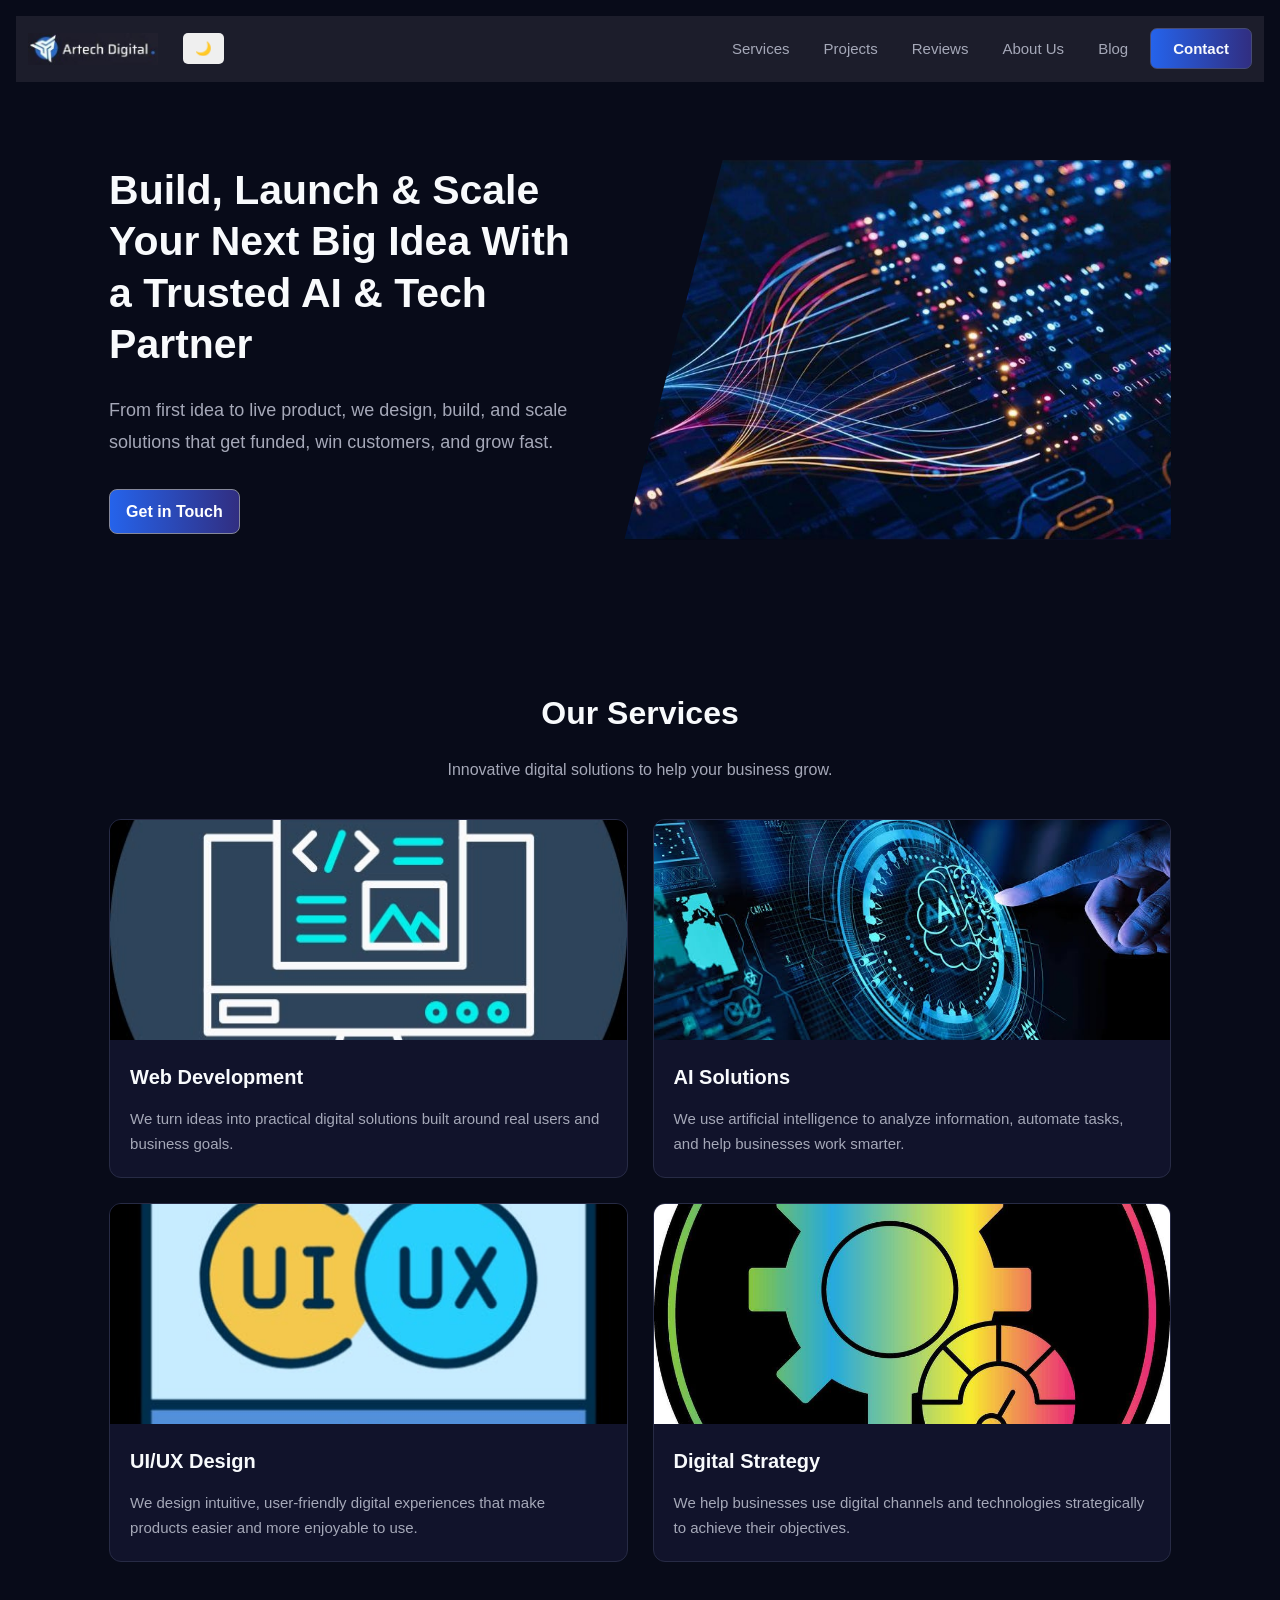
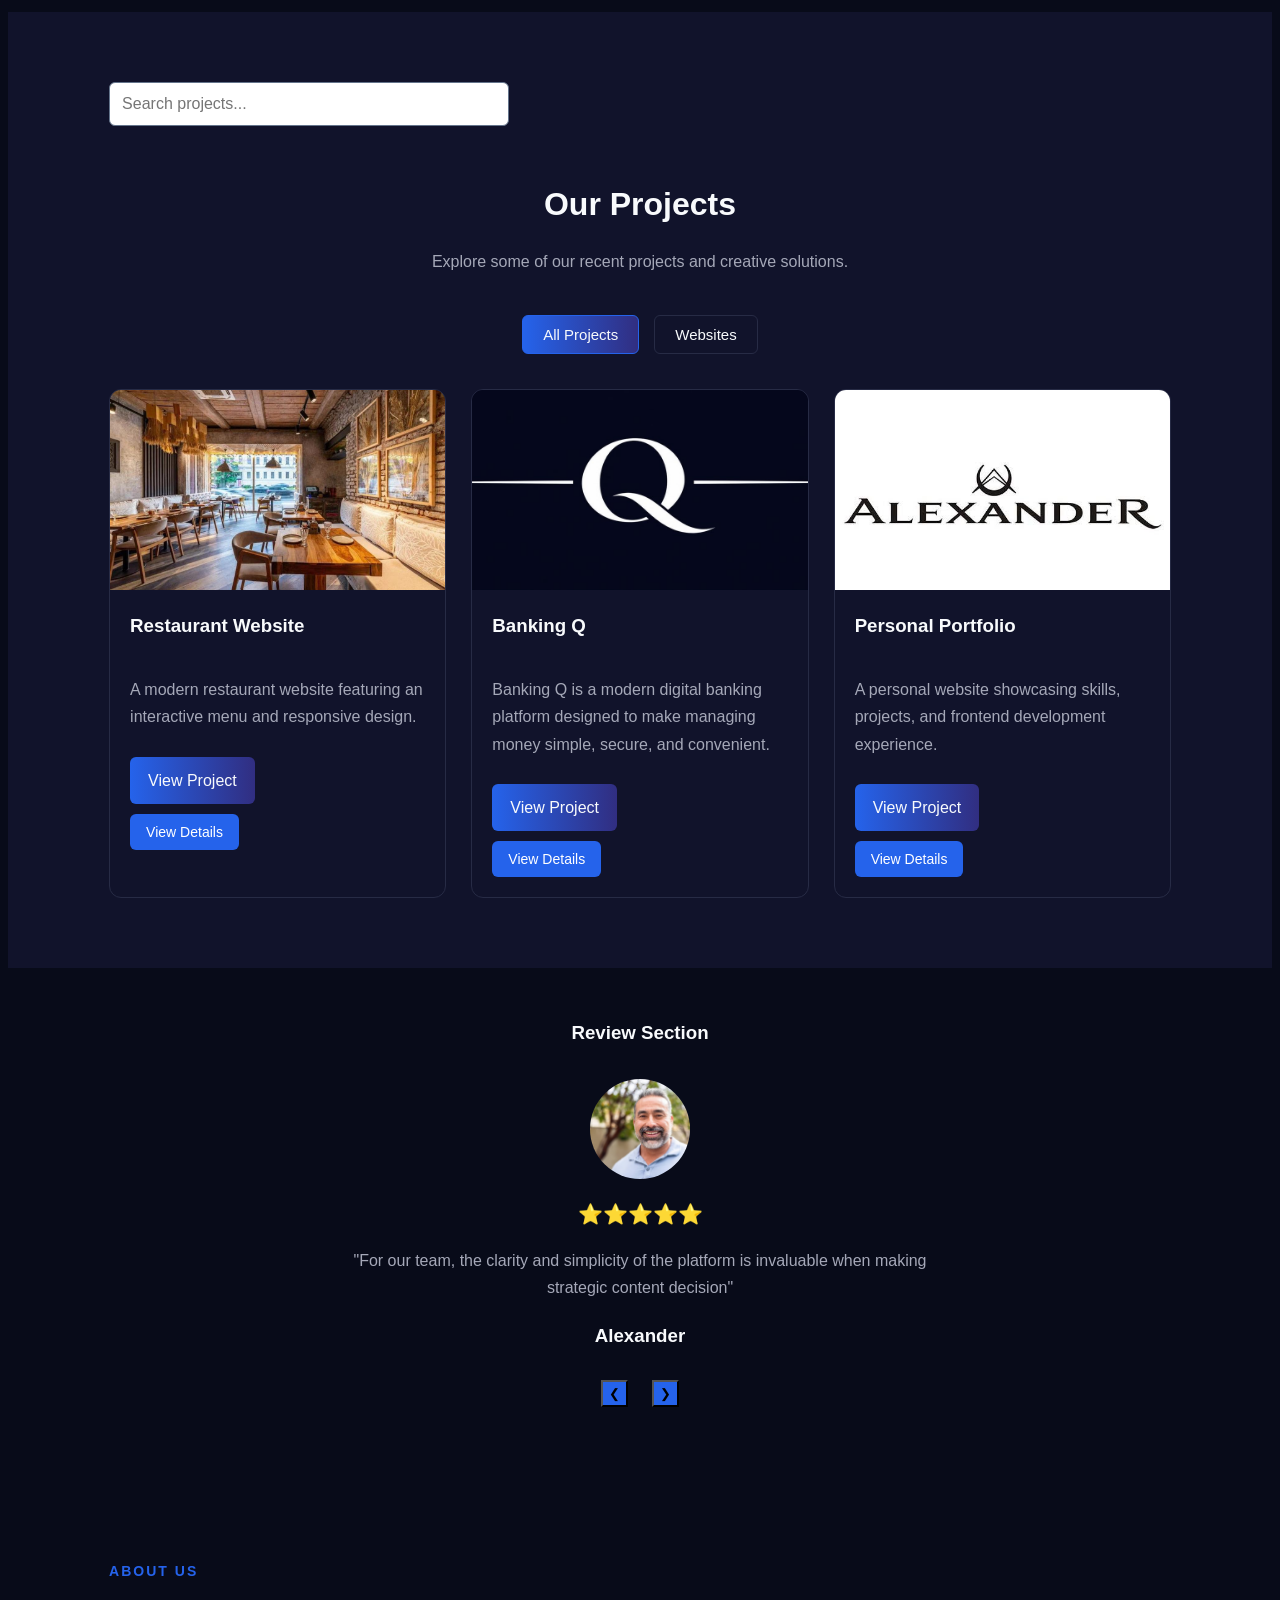
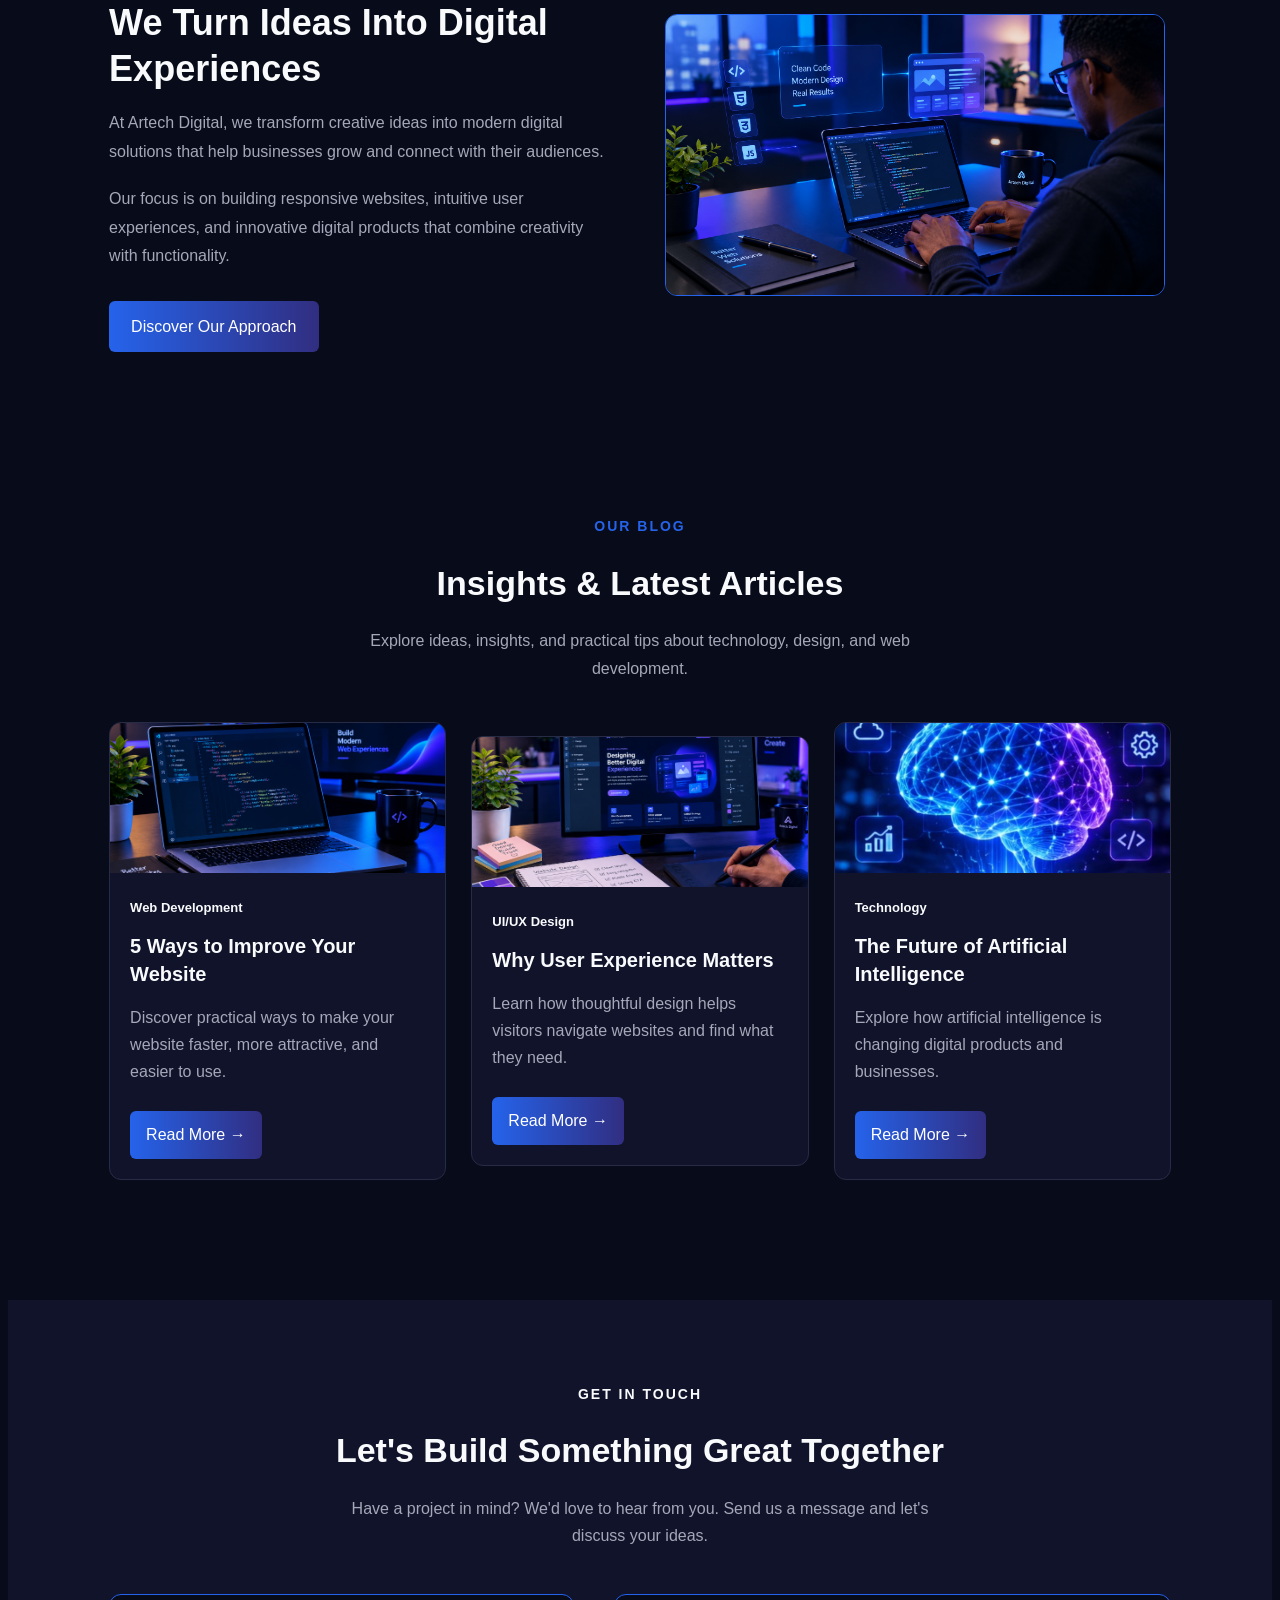
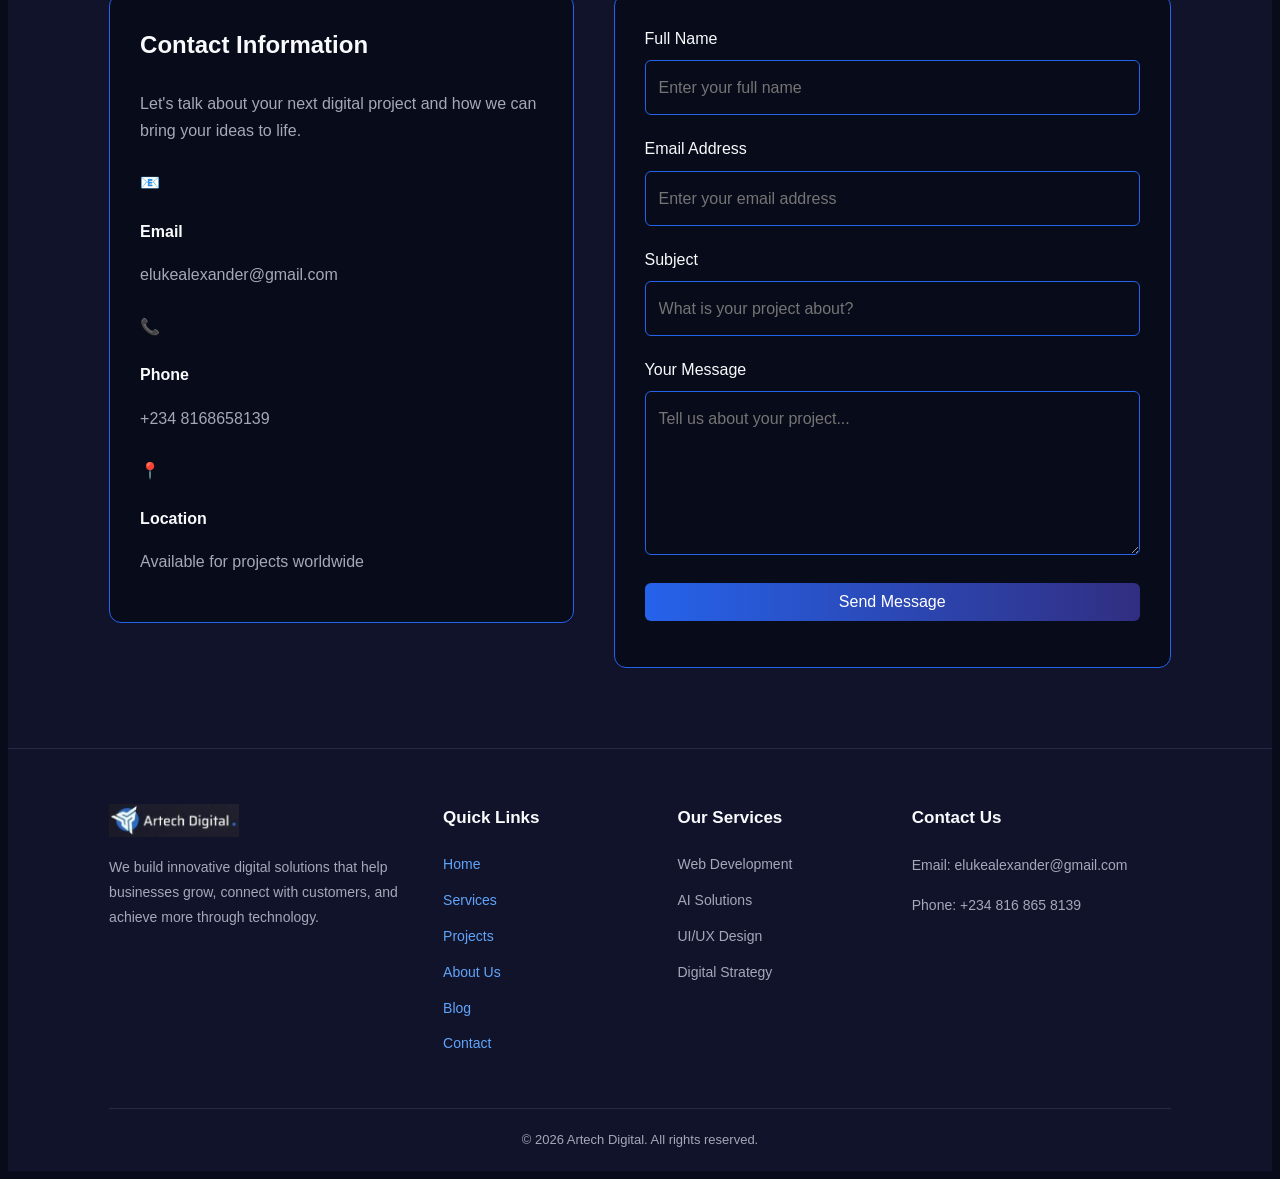
==== index.html @ 4da9c36e "Add index.html for GitHub Pages" ====
<!DOCTYPE html>
<html lang="en">
    <head>
        <meta charset="UTF-8" />
        <meta name="viewport" content="width=device-width, initial-scale=1.0">
        <link rel="stylesheet" href="artech.css">
        <title>ArTech Digital</title>
    </head>
    <body>
        <header>
            <nav>
                <img src="artech%20logo.jpg.jpg" alt="artechLogo">
                <button id="themeButton">🌙</button>
                <button id="menuButton" aria-label="Open navigation menu" aria-expanded="false"> ☰ </button>
                
                <ul id="navLinks">
                    <li><a href="#" id="serviceLinks">Services</a></li>
                    <li><a href="#" id="projectLinks">Projects</a></li>
                    <li><a href="#" id="reviewLinks">Reviews</a></li>
                    <li><a href="#" id="aboutLinks">About Us</a></li>
                    <li><a href="#" id="blogLinks">Blog</a></li>
                    <li><button id="contactLinks">Contact</button></li>
                </ul>
            </nav>
                
        </header>
        
<section class="hero" id="home">

    <div class="hero-content">

        <div class="hero-text">

            <h2>
                Build, Launch &amp; Scale Your Next Big Idea
                With a Trusted AI &amp; Tech Partner
            </h2>

            <p>
                From first idea to live product, we design,
                build, and scale solutions that get funded,
                win customers, and grow fast.
            </p>

            <a href="#contact" class="btn">
                Get in Touch
            </a>

        </div>
        
        <div class="hero-side-text">

            <img src="artech.png.png" alt="Artech Digital technology solutions">

        </div>

    </div>
        </section>

<section class="services-section" id="services">

    <div class="services-heading">
        <h2>Our Services</h2>
        <p>Innovative digital solutions to help your business grow.</p>
    </div>

    <div class="service">

        <div class="service-card">
            <div class="service-img">
                <img src="web%20design.jpg.jpeg" alt="Web Development">
            </div>
            <div class="service-content">
                <h3>Web Development</h3>
                <p>We turn ideas into practical digital solutions built around real users and business goals.</p>
            </div>
        </div>

        <div class="service-card">
            <div class="service-img">
                <img src="AI.jpg.jpeg" alt="AI Solutions">
            </div>
            <div class="service-content">
                <h3>AI Solutions</h3>
                <p>We use artificial intelligence to analyze information, automate tasks, and help businesses work smarter.</p>
            </div>
        </div>

        <div class="service-card">
            <div class="service-img">
                <img src="UI-UX.jpg.jpeg" alt="UI and UX Design">
            </div>
            <div class="service-content">
                <h3>UI/UX Design</h3>
                <p>We design intuitive, user-friendly digital experiences that make products easier and more enjoyable to use.</p>
            </div>
        </div>

        <div class="service-card">
            <div class="service-img">
                <img src="performance%20opti.jpg.jpeg" alt="Digital Strategy">
            </div>
            <div class="service-content">
                <h3>Digital Strategy</h3>
                <p>We help businesses use digital channels and technologies strategically to achieve their objectives.</p>
            </div>
        </div>
    </div>


</section>
        
        <section class="projects" id="projects">
                
    <input type="text" id="projectSearch" placeholder="Search projects...">
    <p id="noResults" style="display: none;">No projects found.</p>

    <h2>Our Projects</h2>

    <p class="projects-intro">
        Explore some of our recent projects and creative solutions.
    </p>
                
<div class="project-filters">

    <button class="filter-button active" data-filter="all">
        All Projects
    </button>

    <button class="filter-button" data-filter="website">
        Websites
    </button>

</div>



    <div class="projects-container">
        <div class="project-card" data-category="website">
            <img src="restaurant1.jpg.jpeg" alt="Restaurant website">
            
            <div class="project-info">
                <h3>Restaurant Website</h3>
                <p>
                    A modern restaurant website featuring an
                    interactive menu and responsive design.
                </p>
                
                <a href="../Rosario Ximena Grills/index.html"
                   class="project-button">
                    View Project
                </a>
                <button class="detailsBtn">View Details</button>
                <p class="project-details" style="display: none;">
                   Technologies: HTML, CSS, JavaScript.
                   Features: Responsive design and interactive menu.
                </p>
            </div>
        </div>
        
        <div class="project-card" data-category="website">
            <img src="bankinglogo2.jpeg" alt="Banking Q website">
            
            <div class="project-info">

                <h3>Banking Q</h3>
                <p>
                    Banking Q is a modern digital banking platform designed 
                    to make managing money simple, secure, and convenient.
                </p>

                <a href="../Banking Q/banking.html"
                   class="project-button">
                    View Project
                </a>
                <button class="detailsBtn">View Details</button>

                <p class="project-details" style="display: none;">
                    From smart savings and personal finance management to seamless digital,
                    banking solutions,we empower individuals to take control of their finances,
                    make smarter financial decisions, and build a better financial future.
                </p>

            </div>
        </div>
        
        <div class="project-card" data-category="website">
            <img src="logoskill.jpg.jpeg" alt="Personal portfolio website">

            <div class="project-info">
                <h3>Personal Portfolio</h3>
                <p>
                    A personal website showcasing skills,
                    projects, and frontend development experience.
                </p>

                <a href="../p portfolio js/pportfolio.html"
                   class="project-button">
                    View Project
                </a>
                <button class="detailsBtn">View Details</button>

                <p class="project-details" style="display: none;">
                   Technologies: HTML, CSS, JavaScript.
                   Features: Personal introduction, skills showcase, project gallery,
                   and responsive layout.
                </p>

            </div>
        </div>
    </div>

</section>
        
        <section class="review-section" id="reviews">
            <h3>Review Section</h3>
        <div class="review-container">
            <div class="review active">
                <img src="testimonial1.jpeg.jpeg" alt="testimonial1">
                <div class="stars">⭐⭐⭐⭐⭐</div>
                <p>"For our team, the clarity and simplicity of the platform 
                    is invaluable when making strategic content decision"</p>
                <h3>Alexander</h3>
            </div>
            <div class="review">
                <img src="testimonial2.jpeg.jpeg" alt="testimonial2">
                <div class="stars">⭐⭐⭐⭐⭐</div>
               <p>"ArTech Digital understood our vision and helped us turn 
                   our ideas into a clean, professional digital experience." </p>
                <h3>Sarah</h3>
            </div>
            <div class="review">
                <img src="testimonial3.jpeg.jpeg" alt="testimonial3">
                <div class="stars">⭐⭐⭐⭐⭐</div>
                <p>"The design was modern, easy to use,and worked beautifully 
                    across different screen sizes. Great attention to detail." </p>
                <h3>Rita</h3>
            </div>
            <button id="prevBtn">❮</button>
            <button id="nextBtn">❯</button>
            </div>
        </section>
<section class="about" id="about">

    <div class="about-content">

        <span class="about-label">ABOUT US</span>

        <h2>We Turn Ideas Into Digital Experiences</h2>

        <p>
            At Artech Digital, we transform creative ideas into
            modern digital solutions that help businesses grow
            and connect with their audiences.
        </p>

        <p>
            Our focus is on building responsive websites,
            intuitive user experiences, and innovative digital
            products that combine creativity with functionality.
        </p>

        <a href="#contact" class="about-button">
            Discover Our Approach
        </a>

    </div>

    <div class="about-image">
       <img src="artectabt%20us.png" alt="Modern digital technology and innovation">
    </div>

</section>
        
<section class="blog" id="blog">

    <div class="blog-heading">

        <span class="blog-label">OUR BLOG</span>

        <h2>Insights & Latest Articles</h2>

        <p>
            Explore ideas, insights, and practical tips
            about technology, design, and web development.
        </p>

    </div>

    <div class="blog-container">

       
        <article class="blog-card">

            <img src="blog1.png" alt="Web development workspace">

            <div class="blog-content">

                <span class="blog-category">Web Development</span>

                <h3>5 Ways to Improve Your Website</h3>

                <p>
                    Discover practical ways to make your website
                    faster, more attractive, and easier to use.
                </p>

                <a href="blog/web-dev.html"
                   class="blog-button">
                    Read More →
                </a>

            </div>

        </article>


        <article class="blog-card">

            <img src="blog2.png" alt="Modern website design">
            
            <div class="blog-content">

                <span class="blog-category">UI/UX Design</span>

                <h3>Why User Experience Matters</h3>

                <p>
                    Learn how thoughtful design helps visitors
                    navigate websites and find what they need.
                </p>

                <a href="blog2/ui.html"
                   class="blog-button">
                    Read More →
                </a>

            </div>

        </article>

        <article class="blog-card">

            <img src="blog3.jpg.jpeg" alt="Artificial intelligence technology">

            <div class="blog-content">

                <span class="blog-category">Technology</span>

                <h3>The Future of Artificial Intelligence</h3>

                <p>
                    Explore how artificial intelligence is
                    changing digital products and businesses.
                </p>

                <a href="blog3/tech.html"
                   class="blog-button">
                    Read More →
                </a>

            </div>

        </article>

    </div>
        </section>
   
<section class="contact" id="contact">

    <div class="contact-heading">
        <span class="contact-label">GET IN TOUCH</span>

        <h2>Let's Build Something Great Together</h2>

        <p>
            Have a project in mind? We'd love to hear from you.
            Send us a message and let's discuss your ideas.
        </p>
    </div>

    <div class="contact-container">

        <div class="contact-info">

            <h3>Contact Information</h3>

            <p>
                Let's talk about your next digital project
                and how we can bring your ideas to life.
            </p>

            <div class="contact-item">
                <span>📧</span>
                <h4>Email</h4>
                <p>elukealexander@gmail.com</p>
            </div>

            <div class="contact-item">
                <span>📞</span>
                <h4>Phone</h4>
                <p>+234 8168658139</p>
            </div>

            <div class="contact-item">
                <span>📍</span>
                <h4>Location</h4>
                <p>Available for projects worldwide</p>
            </div>

        </div>

        <form class="contact-form" id="contactForm">

            <div class="form-group">
                <label for="fullName">Full Name</label>

                <input
                    type="text"
                    id="fullName"
                    name="fullName"
                    placeholder="Enter your full name"
                    required
                >
            </div>

            <div class="form-group">
                <label for="email">Email Address</label>

                <input
                    type="email"
                    id="email"
                    name="email"
                    placeholder="Enter your email address"
                    required
                >
            </div>

            <div class="form-group">
                <label for="subject">Subject</label>

                <input
                    type="text"
                    id="subject"
                    name="subject"
                    placeholder="What is your project about?"
                    required
                >
            </div>

            <div class="form-group">
                <label for="message">Your Message</label>

                <textarea
                    id="message"
                    name="message"
                    rows="5"
                    placeholder="Tell us about your project..."
                    required
                ></textarea>
            </div>
            
            <button type="submit" class="contact-button">
              Send Message
            </button>
               
            <p id="formMessage" aria-live="polite"></p>

        </form>

    </div>

</section>
        
 <footer class="footer">
    <div class="footer-container">

    <div class="footer-about">
        <img src="artech%20logo.jpg.jpg" alt="ArTech Digital Logo">

        <p>
            We build innovative digital solutions that help businesses
            grow, connect with customers, and achieve more through technology.
        </p>
    </div>

    <div class="footer-links">
        <h3>Quick Links</h3>
        <ul>
            <li><a href="#home">Home</a></li>
            <li><a href="#services">Services</a></li>
            <li><a href="#projects">Projects</a></li>
            <li><a href="#about">About Us</a></li>
            <li><a href="#blog">Blog</a></li>
            <li><a href="#contact">Contact</a></li>
        </ul>
    </div>

    <div class="footer-services">
        <h3>Our Services</h3>
        <ul>
            <li>Web Development</li>
            <li>AI Solutions</li>
            <li>UI/UX Design</li>
            <li>Digital Strategy</li>
        </ul>
    </div>

    <div class="footer-contact">
        <h3>Contact Us</h3>
        <p>Email: elukealexander@gmail.com</p>
        <p>Phone: +234 816 865 8139</p>
    </div>

</div>

<div class="footer-bottom">
    <p>&copy; 2026 Artech Digital. All rights reserved.</p>
</div>

</footer>
        
   <script src="artech.js"></script>
    </body>
</html>
---- artech.css ----
* {
    box-sizing: border-box;
}

body {
    font-family: Arial, Helvetica, sans-serif;
    font-weight: 200;
    background-color: #080b19;
    line-height: 1.7;
    color: #A5A8B8;
    font-size: 16px;
}

header {
    justify-content: space-between;
    padding: 8px;
}


nav {
    display: flex;
    justify-content: space-between;
    align-items: center;
    gap: 25px;
    padding: 10px 12px;
    position: relative;
    box-sizing: border-box;
    background-color: #1c1d2b;
    border-bottom: 1px #1c1d2b;
}

nav img {
    width: 130px;
    height: auto;
    display: block;
}

nav ul {
    list-style: none;
    display: flex;
    align-items: center;
    justify-content: center;
    gap: 10px;
    padding: 0;
    margin: 0 0 0 auto;
}

nav li a {
    display: inline-block;
    text-decoration: none;
    color: #a5a8b8;
    font-size: 15px;
    font-weight: 500;
    padding: 10px 12px;
    border-radius: 6px;
    transition: color 0.3s ease,
                background 0.3s ease,
                transform 0.3s ease;
}

nav li a:hover {
    color: #f8fafc;
    background: linear-gradient(135deg, #2563eb, #312e81);
    transform: translateY(-2px);
}

#contactLinks {
    padding: 11px 22px;
    background: linear-gradient(90deg, #2563eb, #312e81);
    color: #f8fafc;
    font-size: 15px;
    font-weight: 600;
    border: 1px solid #454b75;
    border-radius: 7px;
    cursor: pointer;
    transition: transform 0.3s ease,
                box-shadow 0.3s ease;
}

#contactLinks:hover {
    transform: translateY(-3px);
    box-shadow: 0 8px 20px rgba(139, 92, 246, 0.35);
}

html {
    scroll-behavior: smooth;
}

#themeButton {
    cursor: pointer;
    border: none;
    padding: 8px 12px;
    border-radius: 5px;
}

body.dark-mode {
    background-color: #0f172a;
    color: #f8fafc;
}


.hero {
    width: 100%;
    box-sizing: border-box;
    padding: 70px 8%;
    background-color: #080b19;
}

.hero-content {
    display: flex;
    align-items: center;
    justify-content: space-between;
    gap: 40px;
    max-width: 1400px;
    margin: 0 auto;
}

.hero-text {
    flex: 1;
    min-width: 0;
    box-sizing: border-box;
}

.hero-text h2 {
    color: #f8fafc;
    font-size: clamp(30px, 3.2vw, 48px);
    line-height: 1.25;
    margin: 0 0 24px;
}

.hero-text p {
    color: #a5a8b8;
    font-size: 18px;
    line-height: 1.8;
    margin: 0 0 30px;
}

.btn {
    display: inline-block;
    padding: 8px 16px;
    border-radius: 8px;
    color: #ffffff;
    font-weight: 600;
    text-decoration: none;
    text-align: center;
    background: linear-gradient(90deg, #2563eb, #312e81);
    border: 1px solid #85889a;
    transition: transform 0.3s ease, box-shadow 0.3s ease;
}

.btn:hover {
    box-shadow: 0 8px 20px rgba(139, 92, 246, 0.35);
    transform: translateY(-3px);
}

.hero-side-text {
    flex: 1.15;
    min-width: 0;
    overflow: hidden;
}

.hero-side-text img {
    display: block;
    width: 100%;
    height: 380px;
    object-fit: cover;
    object-position: center;
    clip-path: polygon(18% 0, 100% 0, 100% 100%, 0 100%);
}

.services-section {
    padding: 50px 0;
    background-color: #080b19;
}

.services-heading {
    text-align: center;
    margin-bottom: 35px;
    padding: 0 20px;
}

.services-heading h2 {
    color: #f8fafc;
    font-size: 32px;
    margin-bottom: 10px;
}

.services-heading p {
    color: #a5a8b8;
    font-size: 16px;
    line-height: 1.7;
}

.service {
    display: grid;
    grid-template-columns: repeat(2, minmax(0, 1fr));
    gap: 25px;
    padding: 0 8%;
    box-sizing: border-box;
}

.service-card {
    min-width: 0;
    overflow: hidden;
    border-radius: 12px;
    background-color: #11132b;
    border: 1px solid #272b45;
    transition: transform 0.3s ease, box-shadow 0.3s ease;
}

.service-img {
    width: 100%;
    overflow: hidden;
}

.service-img img {
    width: 100%;
    height: 220px;
    display: block;
    object-fit: cover;
    object-position: center;
    transition: transform 0.3s ease;
}

.service-content {
    padding: 20px;
}

.service-content h3 {
    color: #f8fafc;
    font-size: 20px;
    margin: 0 0 12px;
}

.service-content p {
    color: #a5a8b8;
    font-size: 15px;
    line-height: 1.7;
    margin: 0;
}

.service-card:hover {
    transform: translateY(-5px);
    border-color: #2563eb;
    box-shadow: 0 8px 20px rgba(37, 99, 235, 0.15);
}

.service-card:hover .service-img img {
    transform: scale(1.03);
}

.projects {
    padding: 70px 8%;
    background-color: #11132b;
    color: #f8fafc;
}

#projectSearch {
    width: 100%;
    max-width: 400px;
    padding: 12px;
    margin-bottom: 25px;
    border: 1px solid #64748b;
    border-radius: 6px;
    font-size: 16px;
    outline: none;
}

#projectSearch:focus {
    border-color: #2563eb;
}

.detailsBtn {
background-color: #2563eb;
color: #ffffff;
padding: 10px 16px;
border: none;
border-radius: 6px;
cursor: pointer;
font-size: 14px;
margin-top: 10px;
transition: background-color 0.3s ease;
}

.detailsBtn:hover {
background-color: #1d4ed8;
}

.project-details {
color: #cbd5e1;
font-size: 14px;
line-height: 1.6;
margin-top: 12px;
}



.projects h2 {
    text-align: center;
    font-size: 32px;
    margin-bottom: 10px;
    color: #f8fafc;
}

.projects-intro {
    text-align: center;
    color: #A5A8B8;
    margin-bottom: 40px;
}

.projects-container {
    display: grid;
    grid-template-columns: repeat(3, minmax(0, 1fr));
    gap: 25px;
}


.project-card {
    background-color: #11132b;
    border: 1px solid #272b45;
    border-radius: 12px;
    overflow: hidden;
    transition: transform 0.3s ease,
                border-color 0.3s ease;
}

.project-card:hover {
    transform: translateY(-6px);
    border-color: #2563eb;
}

.project-card img {
    width: 100%;
    height: 200px;
    object-fit: cover;
    display: block;
}

.project-info {
    padding: 20px;
    display: flex;
    flex-direction: column;
    align-items: flex-start;
    height: 100%;
    box-sizing: border-box;
}


.project-info h3 {
    margin-top: 0;
    color: #f8fafc;
}

.project-info p {
    color: #A5A8B8;
    line-height: 1.7;
}


.project-button {
    display: inline-block;
    margin-top: 10px;
    padding: 10px 18px;
    background: linear-gradient(90deg, #2563eb, #312e81);
    color: #f8fafc;
    text-decoration: none;
    border-radius: 6px;
    transition: opacity 0.3s ease;
}

.project-button:hover {
    box-shadow: 0 8px 20px rgba(139, 92, 246, 0.35);
    opacity: 0.8;
}

.project-filters {
    display: flex;
    justify-content: center;
    gap: 15px;
    flex-wrap: wrap;
    margin-bottom: 35px;
}

.filter-button {
    padding: 10px 20px;
    background-color: #11132b;
    color: #f8fafc;
    border: 1px solid #272b45;
    border-radius: 6px;
    cursor: pointer;
    font-size: 15px;
    transition: 0.3s ease;
}

.filter-button:hover {
    background: linear-gradient(90deg, #2563eb, #312e81);
    border-color: #2563eb;
}

.filter-button.active {
    background: linear-gradient(90deg, #2563eb, #312e81);
    border-color: #2563eb;
}


.review-section {
    padding: 30px;
    text-align: center;
}
.review.active {
    display: block;
}
.review {
    display: none;
}
.review-container {
    width: 100%;
    max-width: 600px;
    margin: 30px auto;
}
.review img {
    width: 100px;
    height: 100px;
    object-fit: cover;
    border-radius: 50%;
}
.review-section h3 {
    color: #f8fafc
}
.review-section p {
    color: #A5A8B8;
}
.stars {
    margin-top: 10px;
    font-size: 20px;
}
#prevBtn,
#nextBtn {
    margin: 10px;
    padding: 4px 6px;
    background-color: #2563eb;
}

.about {
    display: grid;
    grid-template-columns: 1fr 1fr;
    align-items: center;
    gap: 50px;
    padding: 80px 8%;
    background-color: #080b19;
    color: #f8fafc;
}


.about-label {
    color: #2563eb;
    font-size: 14px;
    font-weight: bold;
    letter-spacing: 2px;
}

.about-content h2 {
    font-size: 36px;
    line-height: 1.3;
    margin: 15px 0;
}

.about-content p {
    color: #A5A8B8;
    line-height: 1.8;
    margin-bottom: 18px;
}

.about-button {
    display: inline-block;
    margin-top: 12px;
    padding: 12px 22px;
    background: linear-gradient(90deg, #2563eb, #312e81);
    color: white;
    text-decoration: none;
    border-radius: 6px;
    transition: opacity 0.3s ease;
}

.about-button:hover {
    box-shadow: 0 8px 20px rgba(139, 92, 246, 0.35);
    opacity: 0.8;
}


.about-image img {
    width: 100%;
    max-width: 500px;
    display: block;
    border-radius: 12px;
    border: 1px solid #2563eb;
}

.blog {
    padding: 80px 8%;
    background-color: #080b19;;
    color: #f8fafc;
    margin-bottom: 60px;
    padding-bottom: 60px;
}


.blog-heading {
    text-align: center;
    margin-bottom: 40px;
}

.blog-label {
    color: #2563eb;
    font-size: 14px;
    font-weight: bold;
    letter-spacing: 2px;
}

.blog-heading h2 {
    font-size: 34px;
    margin: 15px 0;
}

.blog-heading p {
    color: #A5A8B8;
    line-height: 1.7;
    max-width: 600px;
    margin: 0 auto;
}


.blog-container {
    display: grid;
    grid-template-columns: repeat(3, minmax(0, 1fr));
    gap: 25px;
    width: 100%;
    align-items: center;
}


.blog-card {
    background-color: #11132b;
    border: 1px solid #272b45;
    border-radius: 12px;
    overflow: hidden;
    transition: transform 0.3s ease,
                border-color 0.3s ease;
}

.blog-card:hover {
    transform: translateY(-6px);
    border-color: #2563eb;
}


.blog-card img {
    width: 100%;
    height: 150px;
    object-fit: cover;
    display: block;
}


.blog-content {
    padding: 20px;
}

.blog-category {
    color: #f8fafc;
    font-size: 13px;
    font-weight: bold;
}

.blog-content h3 {
    color: #f8fafc;
    font-size: 20px;
    line-height: 1.4;
    margin: 12px 0;
}

.blog-content p {
    color: #A5A8B8;
    line-height: 1.7;
}


.blog-button {
    display: inline-block;
    margin-top: 10px;
    padding: 10px 16px;
    background: linear-gradient(90deg, #2563eb, #312e81);
    color: white;
    text-decoration: none;
    border-radius: 6px;
    transition: opacity 0.3s ease;
}

.blog-button:hover {
     box-shadow: 0 8px 20px rgba(139, 92, 246, 0.35);
     opacity: 0.8;
}

.contact {
    padding: 80px 8%;
    background-color: #11132b;
    color: #f8fafc;
}

.contact-heading {
    text-align: center;
    margin-bottom: 45px;
}

.contact-label {
    color: linear-gradient(#11132b,#2563eb);
    font-size: 14px;
    font-weight: bold;
    letter-spacing: 2px;
}

.contact-heading h2 {
    font-size: 34px;
    margin: 15px 0;
}

.contact-heading p {
    color: #A5A8B8;
    line-height: 1.7;
    max-width: 600px;
    margin: 0 auto;
}

.contact-container {
    display: grid;
    grid-template-columns: 1fr 1.2fr;
    gap: 40px;
    align-items: start;
}

.contact-info {
    background-color:  #080b19;
    border: 1px solid #2563eb;
    border-radius: 12px;
    padding: 30px;
}

.contact-info h3 {
    font-size: 24px;
    margin-top: 0;
}

.contact-info p {
    color: #A5A8B8;
    line-height: 1.7;
}

.contact-item {
    margin-top: 25px;
}

.contact-item h4 {
    color: #f8fafc;
    margin-bottom: 5px;
}


.contact-form {
    background-color:  #080b19;
    border: 1px solid #2563ed;
    border-radius: 12px;
    padding: 30px;
}

.form-group {
    margin-bottom: 20px;
}

.form-group label {
    display: block;
    margin-bottom: 8px;
    color: #f8fafc;
    font-weight: 500;
}

.form-group input,
.form-group textarea {
    width: 100%;
    padding: 13px;
    border: 1px solid #2563eb;
    border-radius: 6px;
    background-color: #080b19;
    color: #A5A8B8;
    font: inherit;
    outline: none;
}

.form-group input:focus,
.form-group textarea:focus {
    border-color: #2563ed;
}

.form-group textarea {
    resize: vertical;
}


.contact-button {
    width: 100%;
    padding: 10px 16px;
    background: linear-gradient(90deg, #2563eb, #312e81);
    color: white;
    border: none;
    border-radius: 6px;
    font-size: 16px;
    cursor: pointer;
    transition: opacity 0.3s ease;
}

.contact-button:hover {
    opacity: 0.85;
}

#formMessage {
    margin-bottom: 0;
    color: #A5A8B8;
}

.footer {
background-color: #11132b;
border-top: 1px solid #272b45;
padding: 55px 8% 0;
box-sizing: border-box;
}

.footer-container {
display: grid;
grid-template-columns: 1.5fr 1fr 1fr 1.3fr;
gap: 35px;
max-width: 1400px;
margin: 0 auto;
padding-bottom: 40px;
}

.footer-about img {
width: 130px;
max-width: 100%;
height: auto;
display: block;
margin-bottom: 18px;
}

.footer-about p,
.footer-contact p {
color: #a5a8b8;
font-size: 14px;
line-height: 1.8;
overflow-wrap: anywhere;
}

.footer h3 {
color: #f8fafc;
font-size: 17px;
margin: 0 0 20px;
}

.footer ul {
list-style: none;
padding: 0;
margin: 0;
}

.footer li {
color: #a5a8b8;
font-size: 14px;
margin-bottom: 12px;
}

.footer a {
color: #a5a8b8;
text-decoration: none;
transition: color 0.3s ease;
}

.footer a {
color: #60a5fa;
}

.footer-bottom {
border-top: 1px solid #272b45;
padding: 20px 0;
text-align: center;
}

.footer-bottom p {
color: #a5a8b8;
font-size: 13px;
margin: 0;
}


.blog-header {
    background-color: #080b19;
    color: #f8fafc;
    padding: 20px;
    text-align: center;
}

.blog-header a {
    color: #60a5fa;
    text-decoration: none;
}

.article-container {
    background-color: #11132b;
    color: #f8fafc;
    padding: 30px 8%;
}

.blog-article {
    max-width: 800px;
    margin: auto;
    line-height: 1.8;
}

.blog-article h2 {
    color: #60a5fa;
}

.article-image {
    width: 100%;
    border-radius: 10px;
}
.article-meta {
    color: #A5A8B8;
    font-size: 14px;
    margin-bottom: 20px;
}

@media (max-width: 600px) {
    .article-container {
        padding: 20px;
    }
}

#menuButton {
    display: none;
    background-color: #2563eb;
    color: white;
    border: none;
    padding: 8px 10px;
    font-size: 14px;
    border-radius: 5px;
    cursor: pointer;
}


@media (max-width: 768px) {
    .service {
        grid-template-columns: repeat(2, minmax(0, 1fr));
        gap: 18px;
        padding: 0 5%;
    }

    .service-img img {
        height: 150px;
    }

    .service-content {
        padding: 16px;
    }
}

@media (max-width: 460px) {
    .service {
        grid-template-columns: 1fr;
        padding: 0 20px;
    }

    .services-heading h2 {
        font-size: 27px;
    }

    .service-img img {
        height: 210px;
    }
}

@media (max-width: 760px) {
    .projects-container {
        grid-template-columns: repeat(2, minmax(0, 1fr));
    }
}

@media (max-width: 460px) {
    .projects {
        padding: 50px 20px;
    }

    .projects-container {
        grid-template-columns: 1fr;
    }

    .project-card img {
        height: 220px;
    }
}

@media (max-width: 768px) {
    .about {
        grid-template-columns: 1fr;
        gap: 30px;
        padding: 60px 20px;
    }

    .about-content h2 {
        font-size: 28px;
    }

    .about-image img {
        max-width: 100%;
    }
}

@media (max-width: 768px) {
    .blog-container {
        grid-template-columns: repeat(2, minmax(0, 1fr));
    }
}

@media (max-width: 460px) {
    .blog {
        padding: 60px 20px;
    }

    .blog-container {
        grid-template-columns: 1fr;
    }

    .blog-heading h2 {
        font-size: 28px;
    }
}

@media (max-width: 768px) {
    .contact {
        padding: 60px 20px;
    }

    .contact-container {
        grid-template-columns: 1fr;
        gap: 32px;
    }

    .contact-heading h2 {
        font-size: 28px;
    }

    .contact-info,
    .contact-form {
        padding: 22px;
    }
    
}
    
@media (max-width: 760px) {
    nav {
        position: relative;
        padding: 15px 5%;
        text-align: center;
    }
    #menuButton {
        display: block;
    }

    #navLinks {
        display: none;
        position: absolute;
        top: 100%;
        width: 100%;
        background-color: #0f172a;
        padding: 15px;
        flex-direction: column;
        align-items: stretch;
        gap: 10px;
        z-index: 999;
    }

    #navLinks.show {
        display: flex;
    }

    #navLinks li {
        width: 100%;
    }

    #navLinks li a {
        display: block;
        width: 100%;
    }

    #contactLinks {
        width: 100%;
    }
}

@media (max-width: 768px) {
    .hero {
        padding: 50px 20px;
    }

    .hero-content {
        flex-direction: column-reverse;
        align-items: stretch;
        gap: 30px;
    }

    .hero-side-text img {
        height: 280px;
        clip-path: none;
    }

    .hero-text p {
        font-size: 16px;
    }
}

    
@media (max-width: 760px) {
    .footer-container {
         grid-template-columns: repeat(2, minmax(0, 1fr));
         gap: 30px;
    }
}

@media (max-width: 460px) {
    .footer {
        padding: 40px 20px 0;
    }

    .footer-container {
        grid-template-columns: 1fr;
        gap: 25px;
    }

}
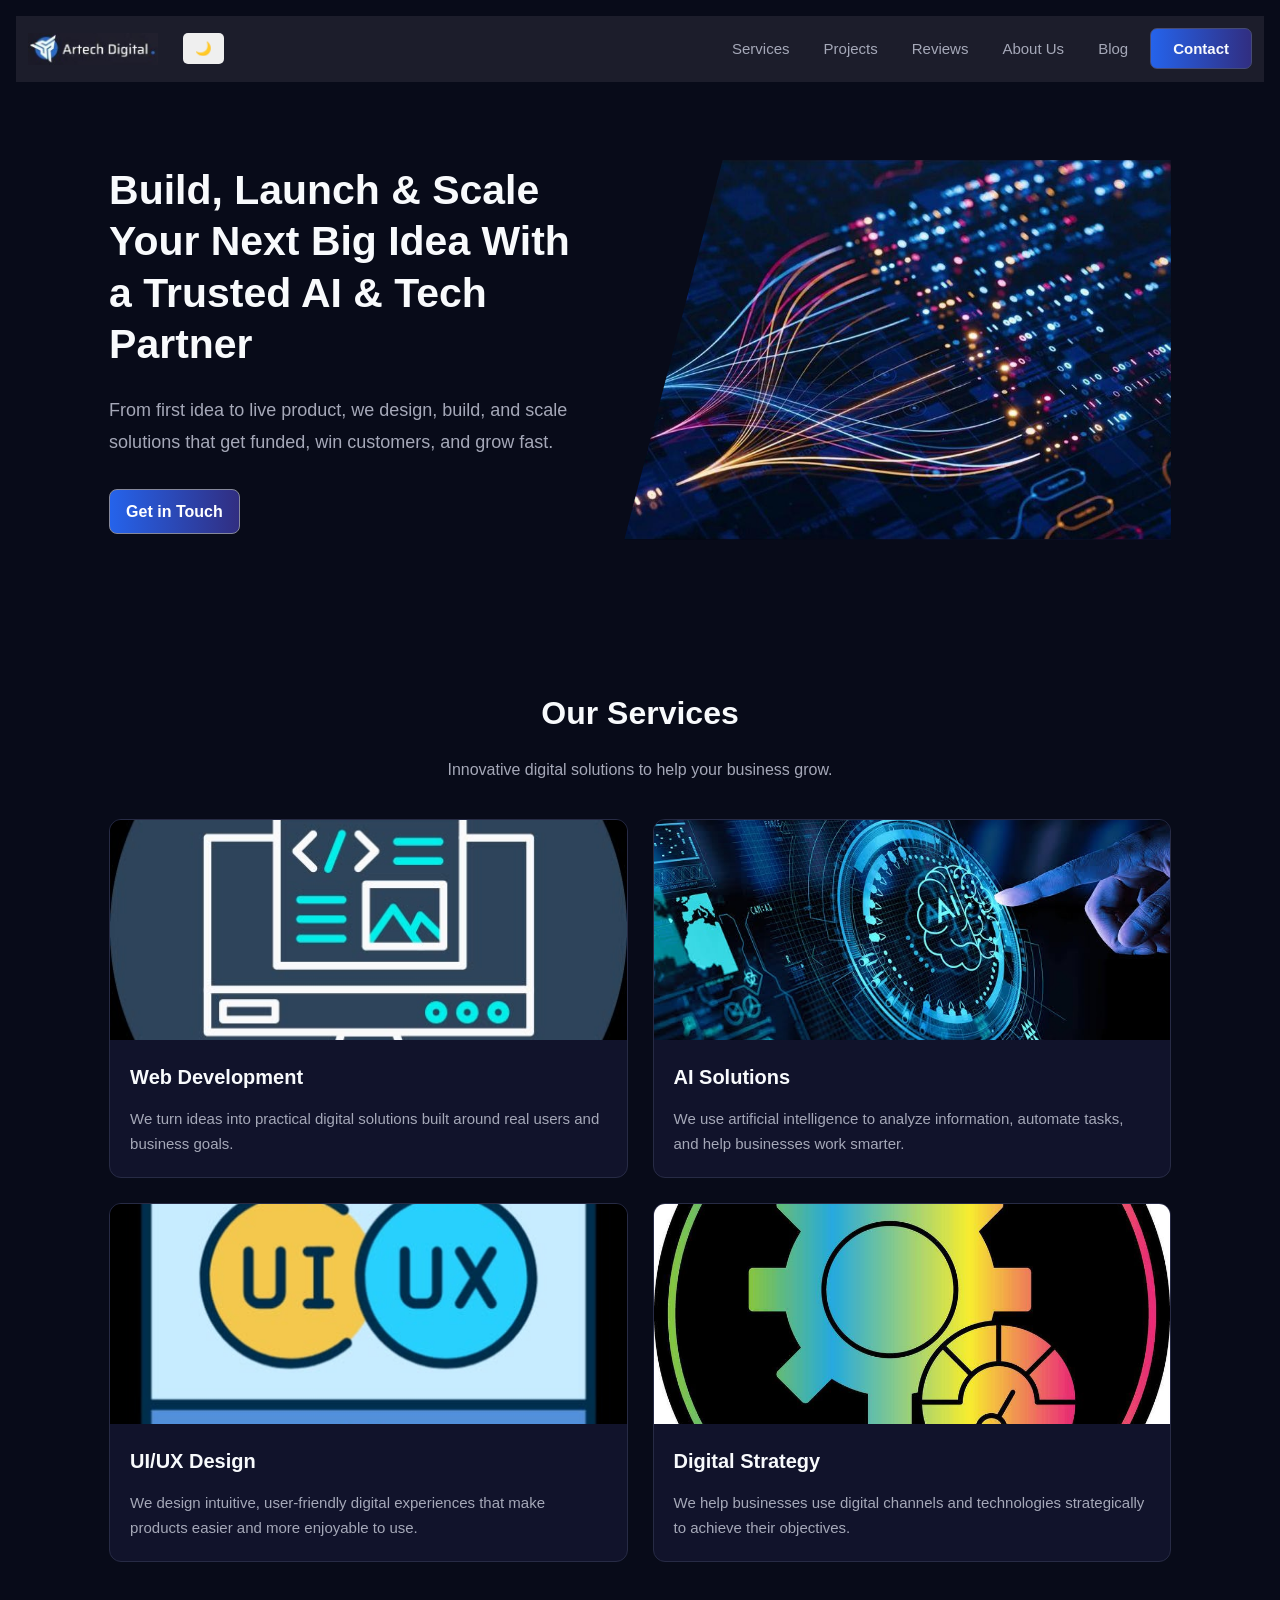
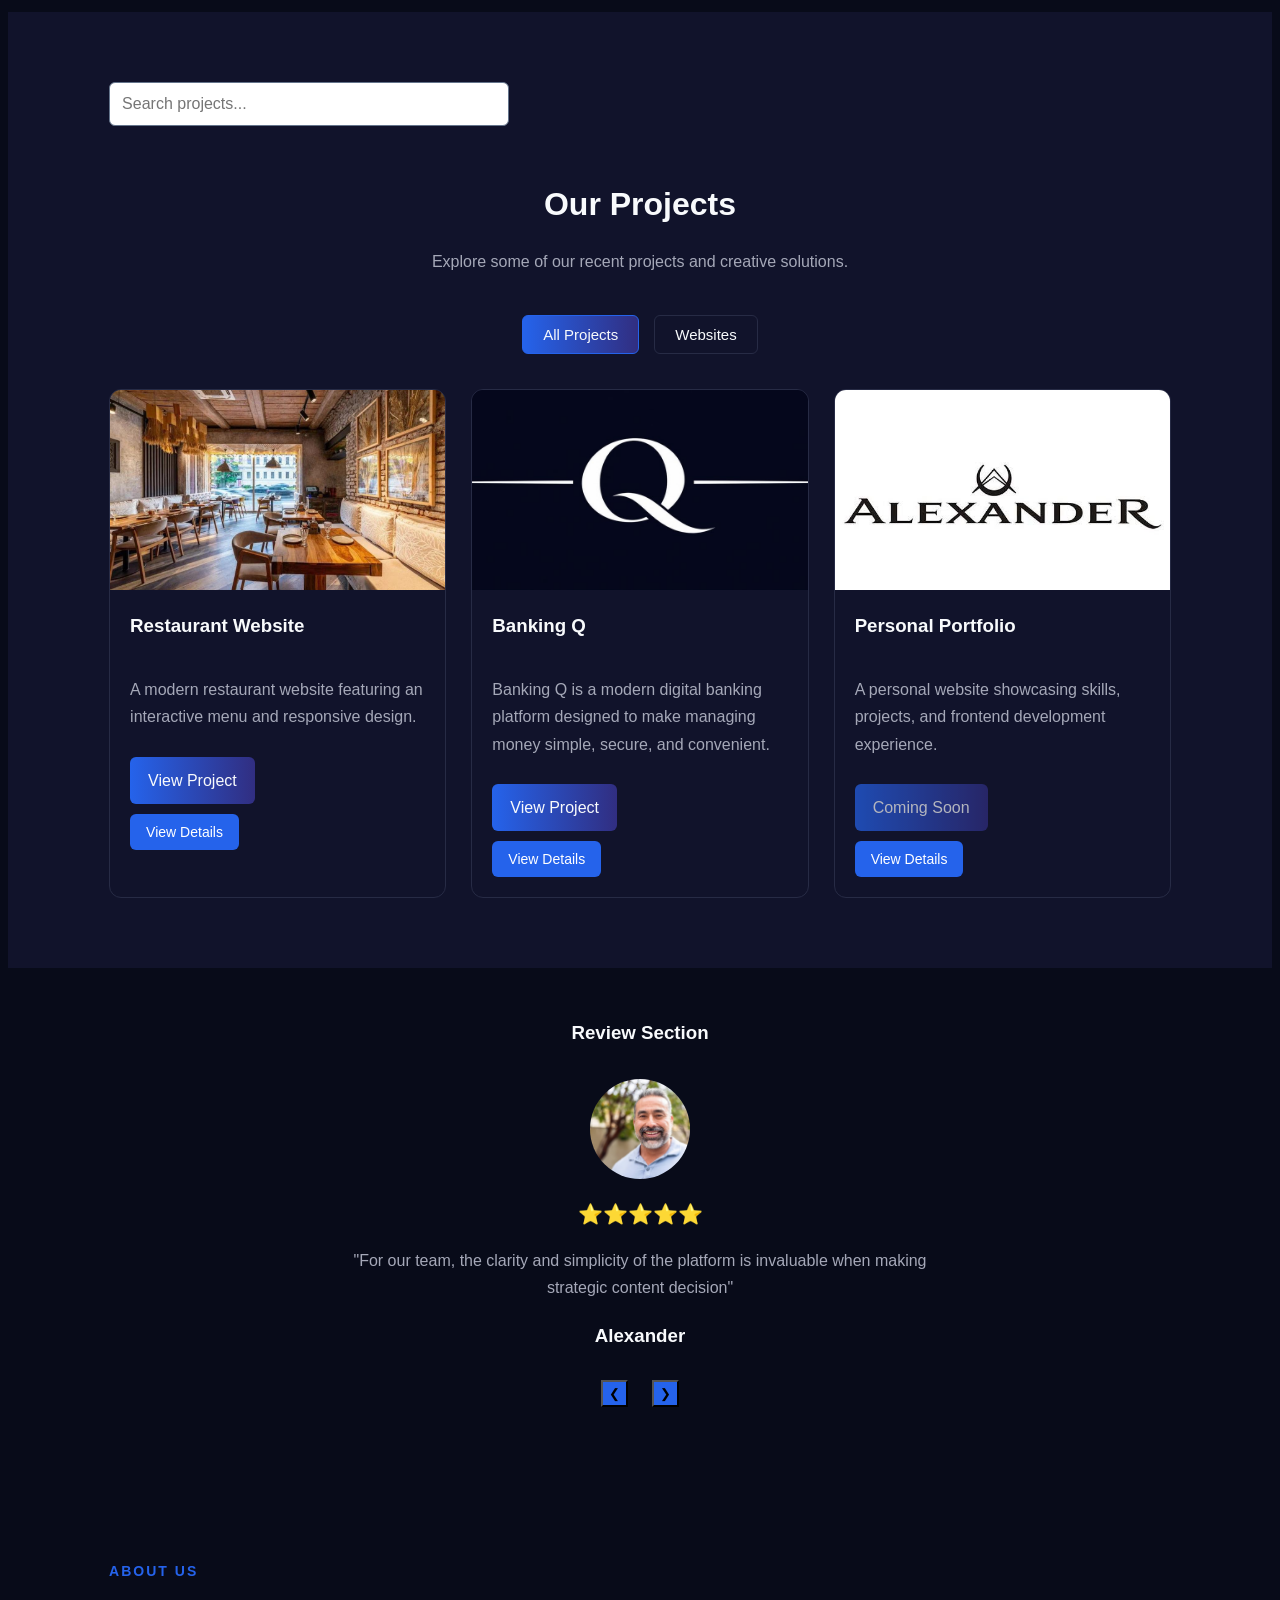
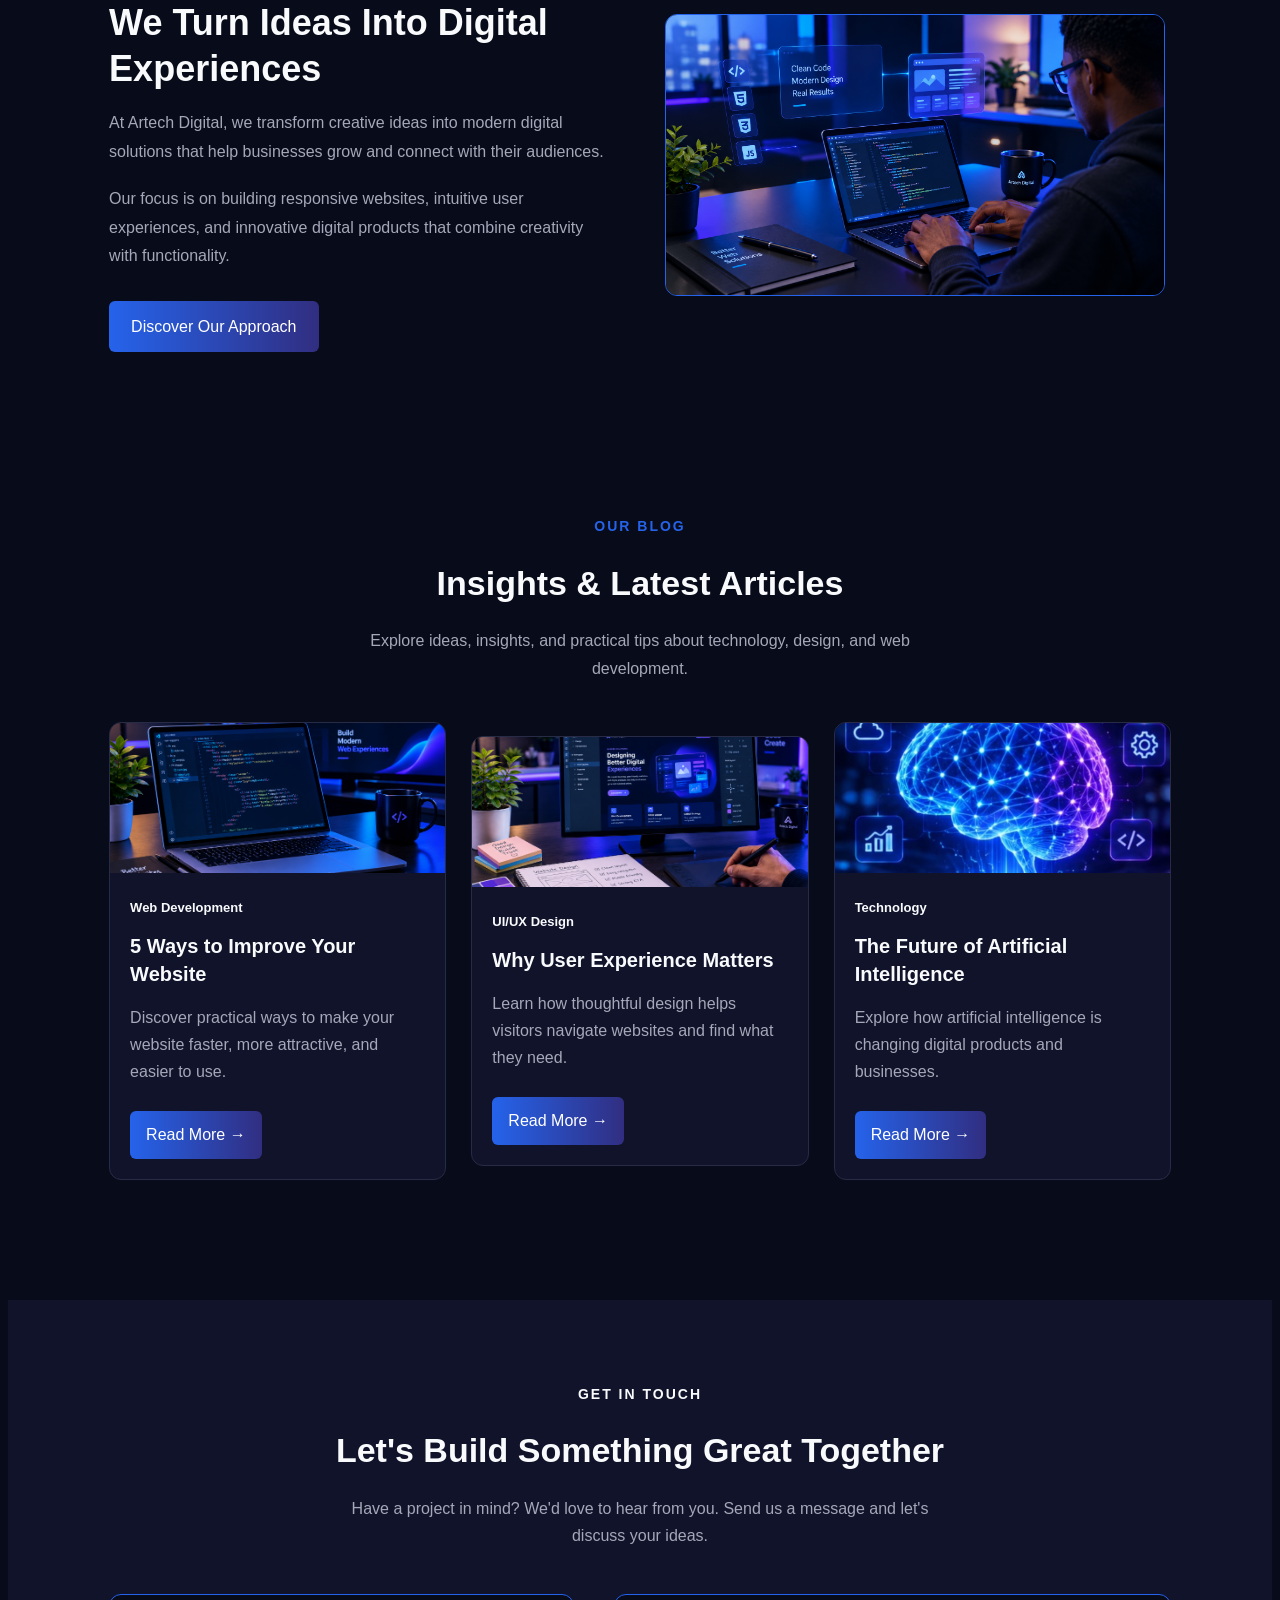
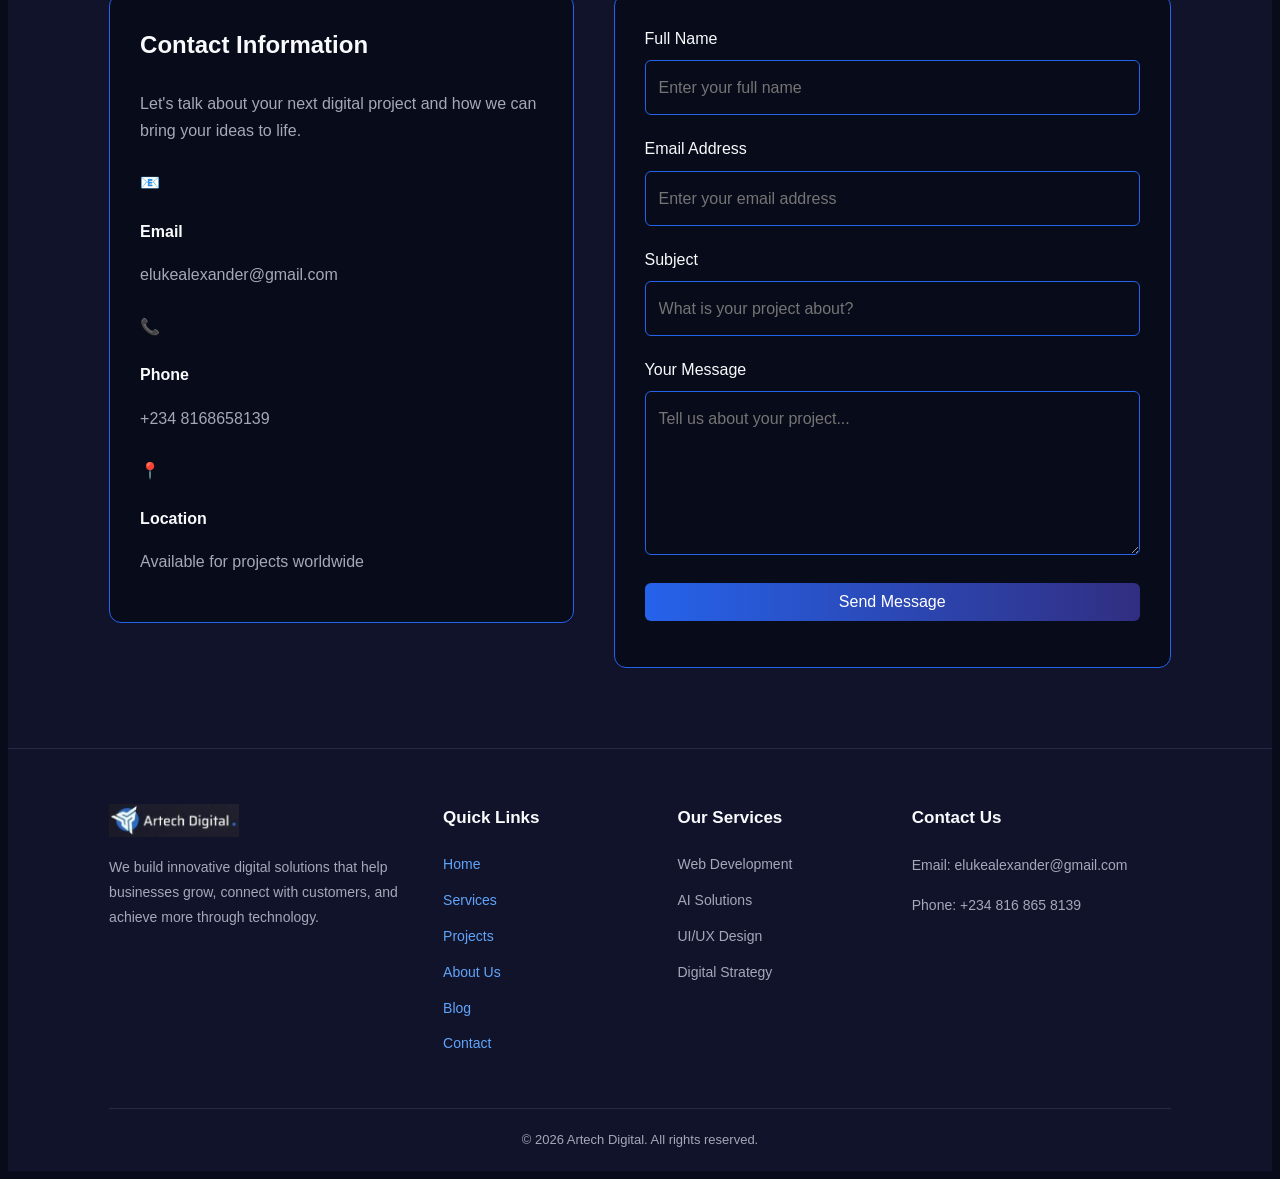
==== commit 3474f2f6: "Fix live project links on homepage" ====
--- a/index.html
+++ b/index.html
@@ -146,8 +146,8 @@
                     interactive menu and responsive design.
                 </p>
                 
-                <a href="../Rosario Ximena Grills/index.html"
-                   class="project-button">
+              <a href="https://alexscript-lang.github.io/rosario-ximena-restaurant/"
+                     class="project-button">
                     View Project
                 </a>
                 <button class="detailsBtn">View Details</button>
@@ -169,8 +169,8 @@
                     to make managing money simple, secure, and convenient.
                 </p>
 
-                <a href="../Banking Q/banking.html"
-                   class="project-button">
+               <a href="https://alexscript-lang.github.io/-banking-q/"
+                    class="project-button">
                     View Project
                 </a>
                 <button class="detailsBtn">View Details</button>
@@ -194,10 +194,9 @@
                     projects, and frontend development experience.
                 </p>
 
-                <a href="../p portfolio js/pportfolio.html"
-                   class="project-button">
-                    View Project
-                </a>
+               <span class="project-button coming-soon">
+                   Coming Soon
+                </span>
                 <button class="detailsBtn">View Details</button>
 
                 <p class="project-details" style="display: none;">
--- a/artech.css
+++ b/artech.css
@@ -402,6 +402,11 @@
     border-color: #2563eb;
 }
 
+.coming-soon {
+    cursor: not-allowed;
+    opacity: 0.7;
+}
+
 
 .review-section {
     padding: 30px;
